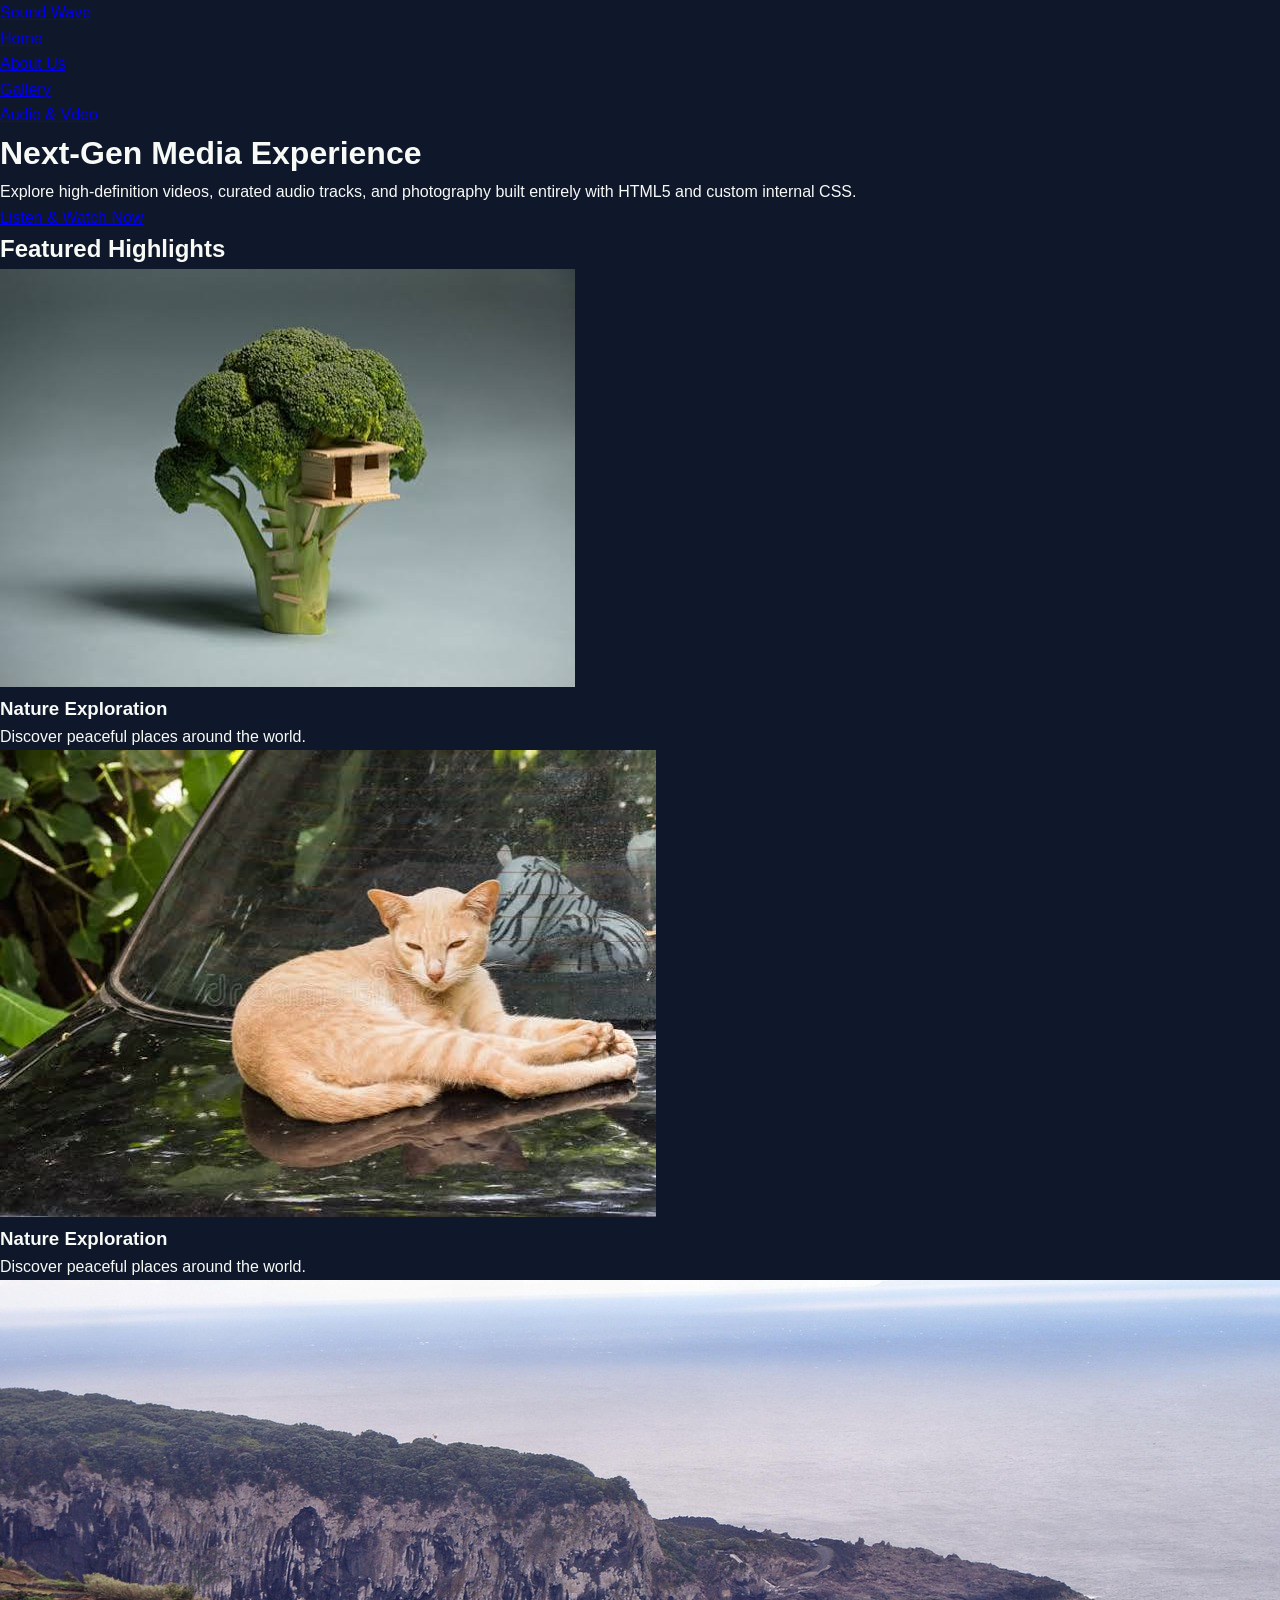
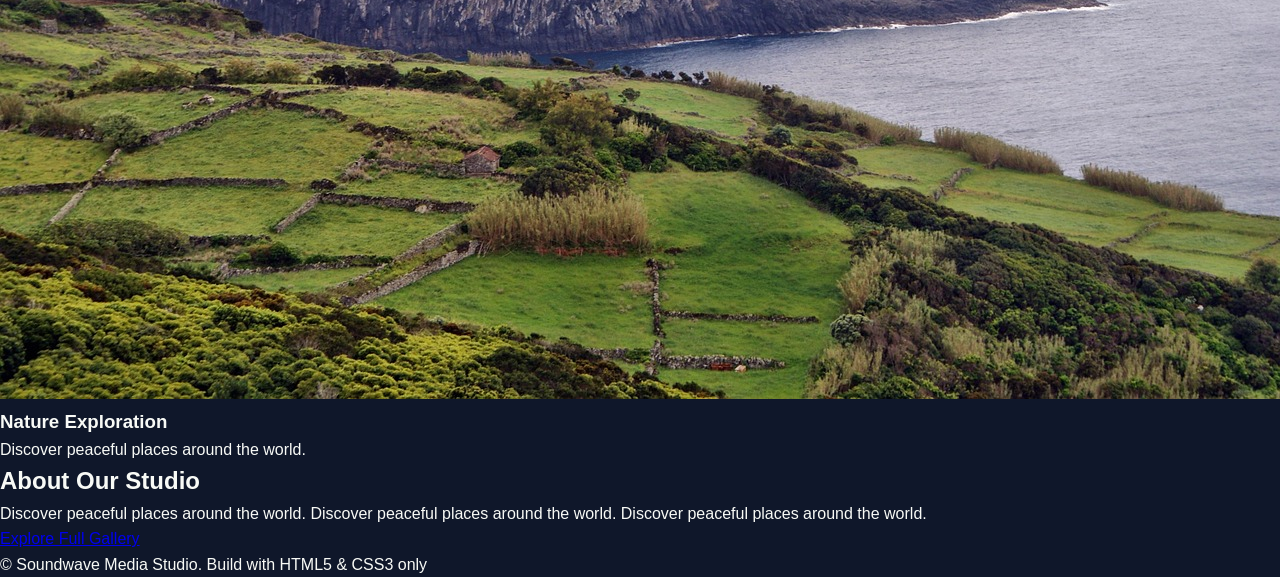
==== index.html @ 4b3c504a "first commit" ====
<!doctype html>
<html lang="en">
  <head>
    <meta charset="UTF-8" />
    <meta name="viewport" content="width=device-width, initial-scale=1.0" />
    <link rel="icon" href="/images.png" />
    <title>Soundwave | Home</title>

    <style>
      * {
        box-sizing: border-box;
        padding: 0;
        margin: 0;
      }

      /* CSS Variable */
      :root {
        --primary: #6366f1;
        --primary-hover: #4f46e5;
        --bg-dark: #0f172a;
        --gb-card: #1e293b;
        --text-light: #f8faf6;
        --text-muted: #94a3b8;
        --border: #334155;
        --header-height: 70px;
      }

      html {
        scroll-behavior: smooth;
      }

      body {
        font-family: "Segoe UI", Tahoma, Geneva, Verdana, sans-serif;
        background-color: var(--bg-dark);
        color: var(--text-light);
        line-height: 1.6;
      }
    </style>
  </head>
  <body>
    <!-- Header -->
    <header>
      <a href="/">Sound <span>Wave</span></a>
      <nav>
        <ul>
          <li><a href="/">Home</a></li>
          <li><a href="#">About Us</a></li>
          <li><a href="#">Gallery</a></li>
          <li><a href="#">Audio & Vdeo</a></li>
        </ul>
      </nav>
    </header>

    <!-- Hero Section -->
    <main>
      <div>
        <h1>Next-Gen Media Experience</h1>
        <p>
          Explore high-definition videos, curated audio tracks, and photography
          built entirely with HTML5 and custom internal CSS.
        </p>
        <a href="#">Listen & Watch Now</a>
      </div>

      <!-- Slider section -->
      <div>
        <h2>Featured Highlights</h2>

        <div></div>
        <div></div>
        <div></div>

        <div>
          <div>
            <div>
              <img src="/images (1).jpg" alt="nature image" />
              <div>
                <h3>Nature Exploration</h3>
                <p>Discover peaceful places around the world.</p>
              </div>
            </div>

            <div>
              <img src="/images.jpg" alt="nature image" />
              <div>
                <h3>Nature Exploration</h3>
                <p>Discover peaceful places around the world.</p>
              </div>
            </div>

            <div>
              <img
                src="/photos-at-random-1000224_1280.jpg"
                alt="nature image"
              />
              <div>
                <h3>Nature Exploration</h3>
                <p>Discover peaceful places around the world.</p>
              </div>
            </div>
          </div>
        </div>

        <div>
          <a href="#"></a>
          <a href="#"></a>
          <a href="#"></a>
        </div>
      </div>

      <!-- About section -->
      <div>
        <h2>About Our Studio</h2>
        <p>
          Discover peaceful places around the world. Discover peaceful places
          around the world. Discover peaceful places around the world.
        </p>
        <a href="#">Explore Full Gallery</a>
      </div>
    </main>

    <!-- footer section -->
    <footer>
      <p>&copy; Soundwave Media Studio. Build with HTML5 &amp; CSS3 only</p>
    </footer>
  </body>
</html>
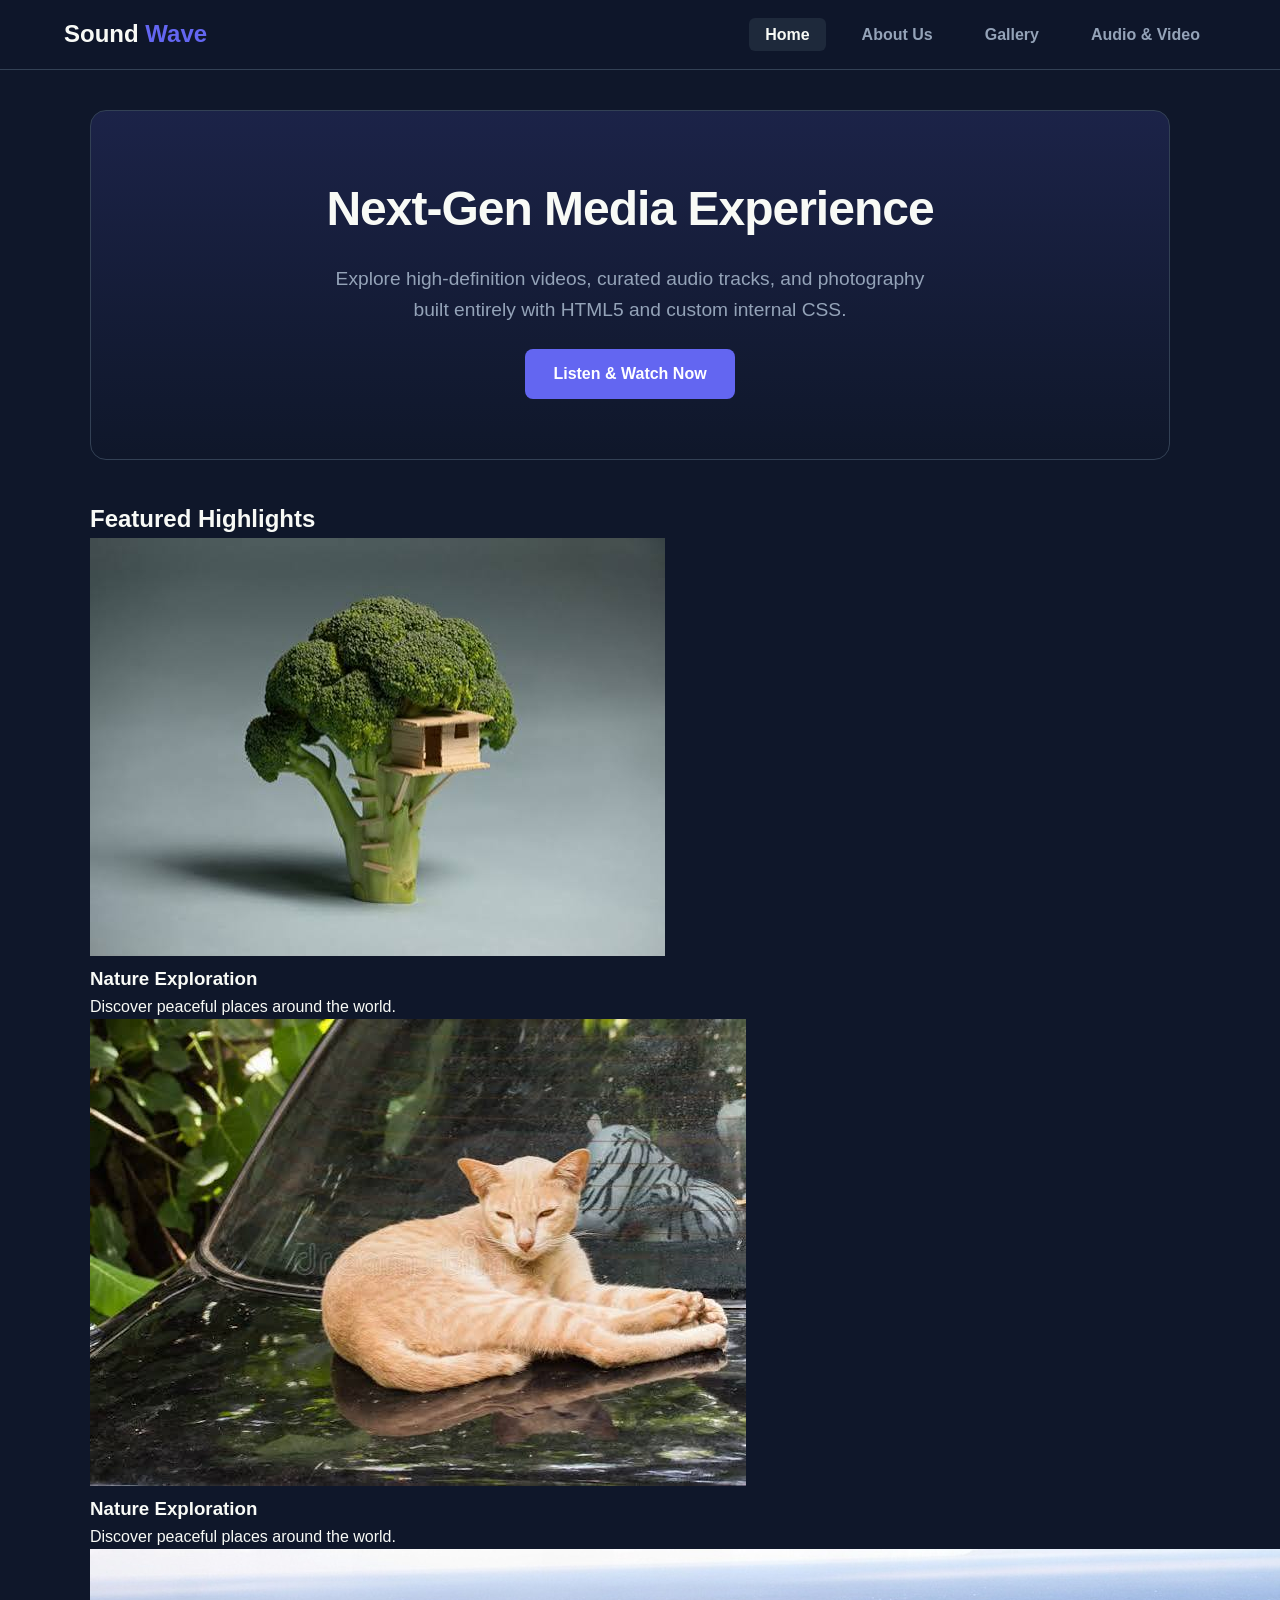
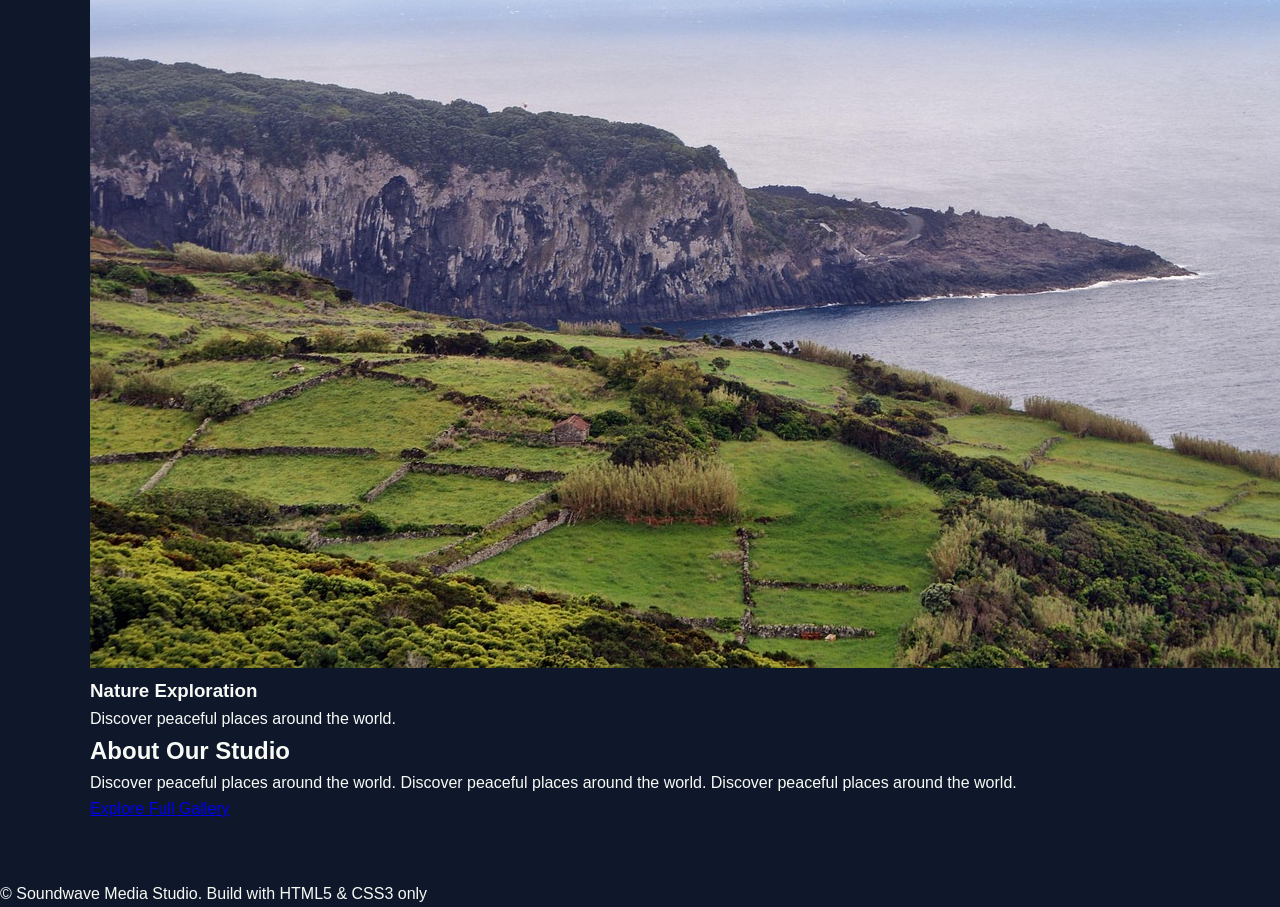
==== commit efa06b11: "Add external css file" ====
--- a/index.html
+++ b/index.html
@@ -4,62 +4,32 @@
     <meta charset="UTF-8" />
     <meta name="viewport" content="width=device-width, initial-scale=1.0" />
     <link rel="icon" href="/images.png" />
+    <link rel="stylesheet" href="style.css" />
     <title>Soundwave | Home</title>
-
-    <style>
-      * {
-        box-sizing: border-box;
-        padding: 0;
-        margin: 0;
-      }
-
-      /* CSS Variable */
-      :root {
-        --primary: #6366f1;
-        --primary-hover: #4f46e5;
-        --bg-dark: #0f172a;
-        --gb-card: #1e293b;
-        --text-light: #f8faf6;
-        --text-muted: #94a3b8;
-        --border: #334155;
-        --header-height: 70px;
-      }
-
-      html {
-        scroll-behavior: smooth;
-      }
-
-      body {
-        font-family: "Segoe UI", Tahoma, Geneva, Verdana, sans-serif;
-        background-color: var(--bg-dark);
-        color: var(--text-light);
-        line-height: 1.6;
-      }
-    </style>
   </head>
   <body>
     <!-- Header -->
     <header>
-      <a href="/">Sound <span>Wave</span></a>
+      <a href="/" class="logo">Sound <span>Wave</span></a>
       <nav>
         <ul>
-          <li><a href="/">Home</a></li>
+          <li><a href="/" class="active">Home</a></li>
           <li><a href="#">About Us</a></li>
           <li><a href="#">Gallery</a></li>
-          <li><a href="#">Audio & Vdeo</a></li>
+          <li><a href="#">Audio & Video</a></li>
         </ul>
       </nav>
     </header>
 
     <!-- Hero Section -->
     <main>
-      <div>
+      <div class="hero">
         <h1>Next-Gen Media Experience</h1>
         <p>
           Explore high-definition videos, curated audio tracks, and photography
           built entirely with HTML5 and custom internal CSS.
         </p>
-        <a href="#">Listen & Watch Now</a>
+        <a href="#" class="cta-btn">Listen & Watch Now</a>
       </div>
 
       <!-- Slider section -->
--- a/style.css
+++ b/style.css
@@ -0,0 +1,128 @@
+* {
+  box-sizing: border-box;
+  padding: 0;
+  margin: 0;
+}
+
+/* CSS Variable */
+:root {
+  --primary: #6366f1;
+  --primary-hover: #4f46e5;
+  --bg-dark: #0f172a;
+  --bg-card: #1e293b;
+  --text-light: #f8faf6;
+  --text-muted: #94a3b8;
+  --border: #334155;
+  --header-height: 70px;
+}
+
+html {
+  scroll-behavior: smooth;
+}
+
+body {
+  font-family: "Segoe UI", Tahoma, Geneva, Verdana, sans-serif;
+  background-color: var(--bg-dark);
+  color: var(--text-light);
+  line-height: 1.6;
+}
+
+header {
+  position: fixed;
+  top: 0;
+  left: 0;
+  width: 100%;
+  height: var(--header-height);
+  background-color: rgba(15, 23, 43, 0.95);
+  backdrop-filter: blur(8px);
+  border-bottom: 1px solid var(--border);
+  display: flex;
+  justify-content: space-between;
+  align-items: center;
+  padding: 0 5%;
+  z-index: 1000;
+}
+
+.logo {
+  font-size: 1.5rem;
+  font-weight: 700;
+  color: var(--text-light);
+  text-decoration: none;
+}
+
+.logo span {
+  color: var(--primary);
+}
+
+nav ul {
+  display: flex;
+  list-style: none;
+  gap: 20px;
+}
+
+nav a {
+  color: var(--text-muted);
+  text-decoration: none;
+  font-weight: 600;
+  padding: 8px 16px;
+  border-radius: 6px;
+  transition: all 0.3s ease;
+}
+
+nav a:hover,
+nav .active {
+  color: var(--text-light);
+  background-color: var(--bg-card);
+}
+
+main {
+  padding-top: calc(var(--header-height) + 40px);
+  padding-bottom: 60px;
+  min-height: calc(100vh - 120px);
+  max-width: 1100px;
+  margin: 0 auto;
+  padding-right: 20px;
+  padding-right: 20px;
+}
+
+.hero {
+  display: flex;
+  flex-direction: column;
+  align-items: center;
+  text-align: center;
+  padding: 60px 20px;
+  background: linear-gradient(
+    180deg,
+    rgba(99, 102, 241, 0.15) 0%,
+    rgba(15, 23, 42, 0) 100%
+  );
+  border-radius: 16px;
+  margin-bottom: 40px;
+  border: 1px solid var(--border);
+}
+
+.hero h1 {
+  font-size: 3rem;
+  margin-bottom: 16px;
+  letter-spacing: -1px;
+}
+
+.hero p {
+  font-size: 1.2rem;
+  color: var(--text-muted);
+  max-width: 600px;
+  margin-bottom: 24px;
+}
+.cta-btn {
+  background-color: var(--primary);
+  color: white;
+  padding: 12px 28px;
+  text-decoration: none;
+  border-radius: 8px;
+  font-weight: 600;
+  transition: background 0.2s ease;
+}
+
+.cta-btn:hover {
+  background-color: var(--primary-hover);
+}
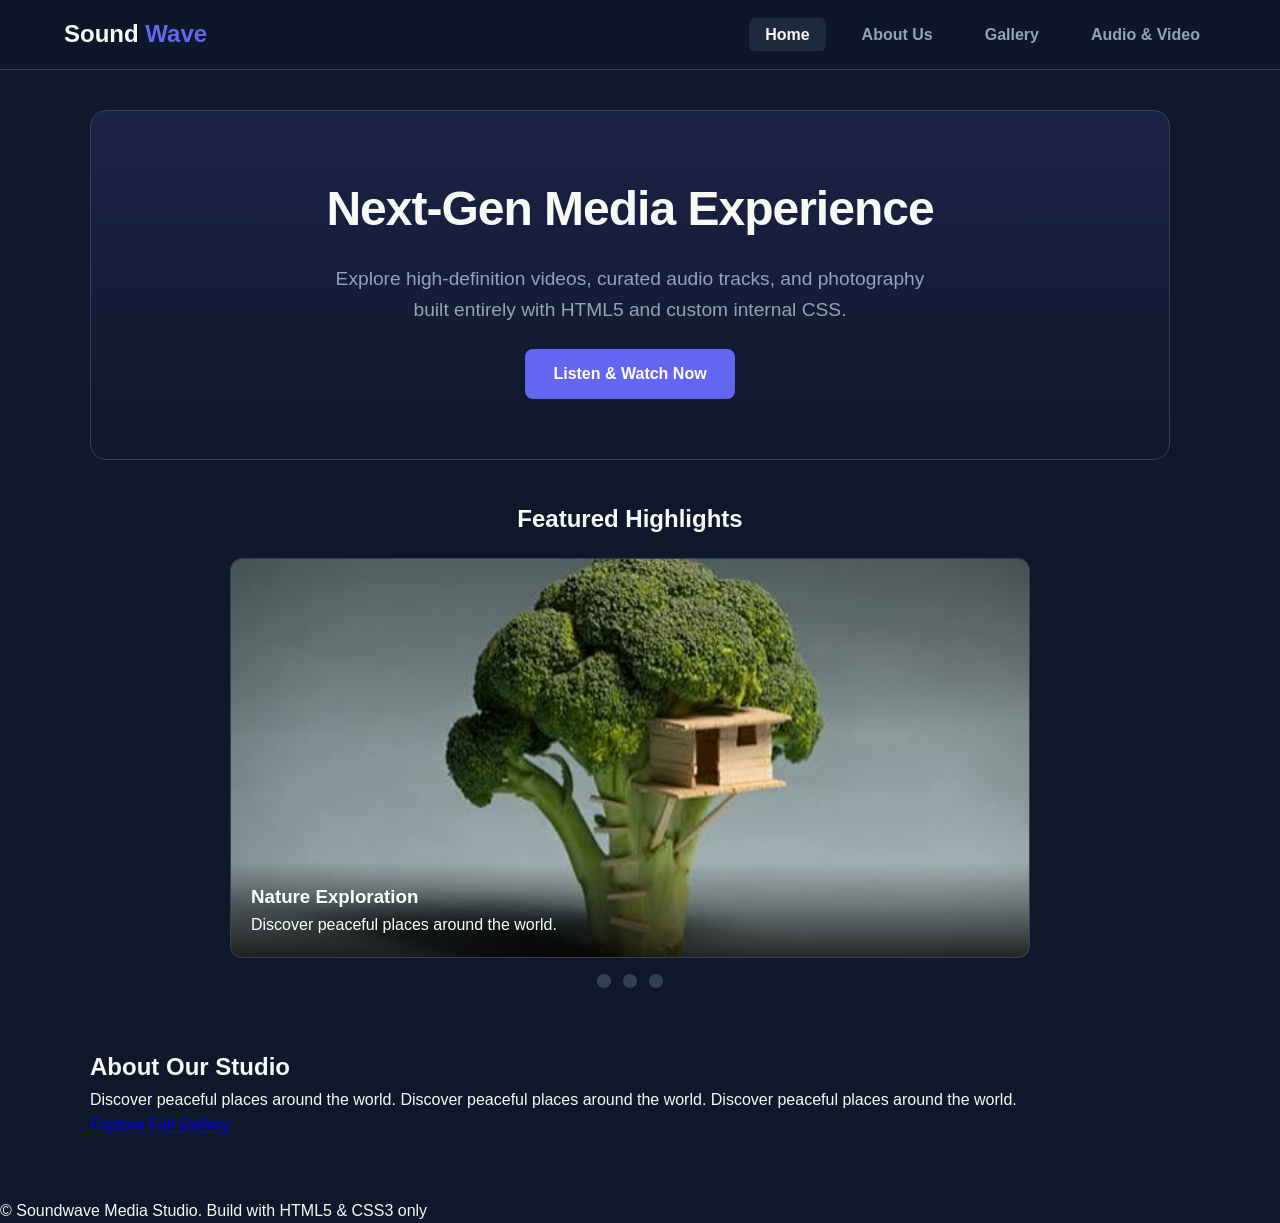
==== commit ce34a5d8: "add slider section" ====
--- a/index.html
+++ b/index.html
@@ -33,37 +33,37 @@
       </div>
 
       <!-- Slider section -->
-      <div>
+      <div class="slider-section">
         <h2>Featured Highlights</h2>
 
-        <div></div>
-        <div></div>
-        <div></div>
+        <div id="slide-1"></div>
+        <div id="slide-2"></div>
+        <div id="slide-3"></div>
 
-        <div>
-          <div>
-            <div>
+        <div class="slider-container">
+          <div class="slides">
+            <div class="slide">
               <img src="/images (1).jpg" alt="nature image" />
-              <div>
+              <div class="slide-caption">
                 <h3>Nature Exploration</h3>
                 <p>Discover peaceful places around the world.</p>
               </div>
             </div>
 
-            <div>
+            <div class="slide">
               <img src="/images.jpg" alt="nature image" />
-              <div>
+              <div class="slide-caption">
                 <h3>Nature Exploration</h3>
                 <p>Discover peaceful places around the world.</p>
               </div>
             </div>
 
-            <div>
+            <div class="slide">
               <img
                 src="/photos-at-random-1000224_1280.jpg"
                 alt="nature image"
               />
-              <div>
+              <div class="slide-caption">
                 <h3>Nature Exploration</h3>
                 <p>Discover peaceful places around the world.</p>
               </div>
@@ -71,10 +71,10 @@
           </div>
         </div>
 
-        <div>
-          <a href="#"></a>
-          <a href="#"></a>
-          <a href="#"></a>
+        <div class="slider-nav">
+          <a href="#slide-1" title="Go to slide 1"></a>
+          <a href="#slide-2" title="Go to slide 2"></a>
+          <a href="#slide-3" title="Go to slide 3"></a>
         </div>
       </div>
 
--- a/style.css
+++ b/style.css
@@ -126,3 +126,88 @@
 .cta-btn:hover {
   background-color: var(--primary-hover);
 }
+
+/* ==================================== */
+/* ========== slider section ========== */
+/* ==================================== */
+
+.slider-section {
+  margin-top: 40px;
+  margin-bottom: 60px;
+}
+
+.slider-section h2 {
+  text-align: center;
+  margin-bottom: 20px;
+}
+
+.slider-container {
+  position: relative;
+  width: 100%;
+  max-width: 800px;
+  height: 400px;
+  margin: 0 auto;
+  overflow: hidden;
+  border-radius: 12px;
+  border: 1px solid var(--border);
+}
+
+.slides {
+  display: flex;
+  width: 300%;
+  height: 100%;
+  transition: transform 0.5s cubic-bezier(0.25, 1, 0.5, 1);
+}
+
+.slide {
+  width: 33.333%;
+  height: 100%;
+  position: relative;
+}
+
+.slide img {
+  width: 100%;
+  height: 100%;
+  object-fit: cover;
+}
+
+.slide-caption {
+  position: absolute;
+  bottom: 0;
+  width: 100%;
+  padding: 20px;
+  background: linear-gradient(transparent, rgba(0, 0, 0, 0.8));
+  color: white;
+}
+
+.slider-nav {
+  display: flex;
+  justify-content: center;
+  gap: 12px;
+  margin-top: 16px;
+}
+
+.slider-nav a {
+  width: 14px;
+  height: 14px;
+  border-radius: 50%;
+  background-color: var(--border);
+  text-decoration: none;
+  transition: background-color 0.3 ease;
+}
+
+.slider-nav a:hover {
+  background-color: var(--primary);
+}
+
+#slide-1:target ~ .slider-container .slides {
+  transform: translateX(0%);
+}
+
+#slide-2:target ~ .slider-container .slides {
+  transform: translateX(-33.333%);
+}
+
+#slide-3:target ~ .slider-container .slides {
+  transform: translateX(-66.666%);
+}
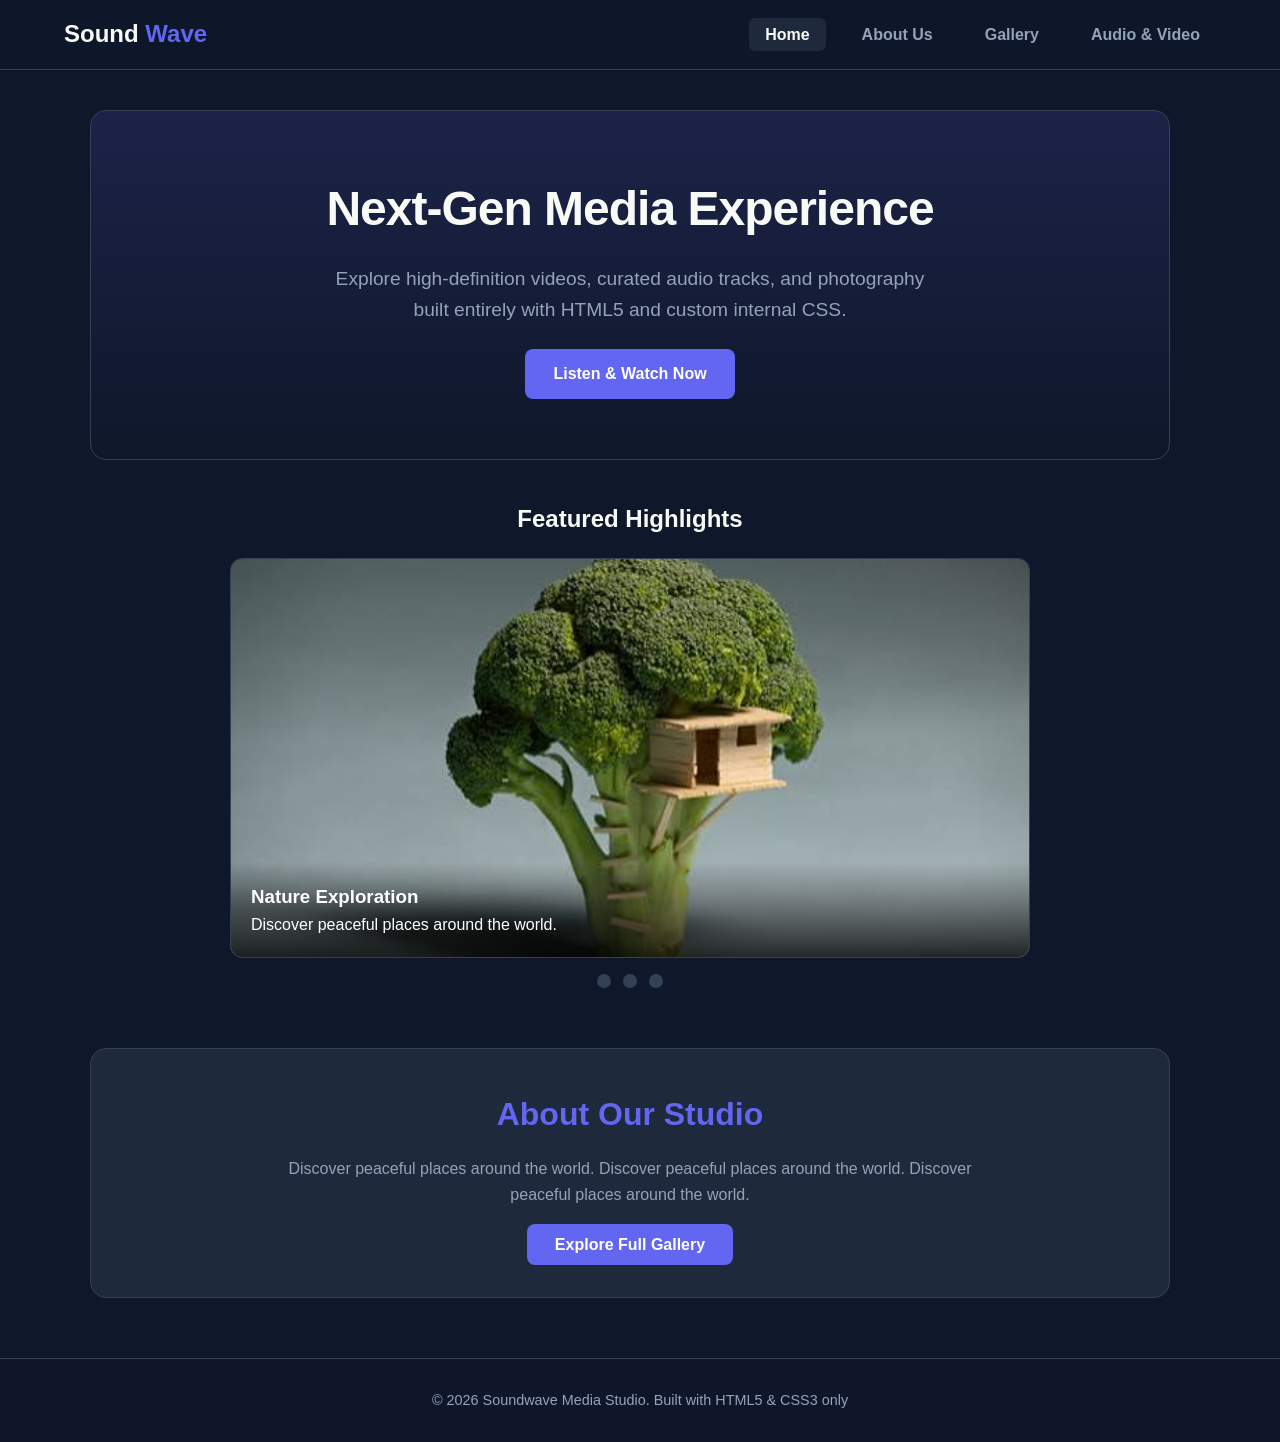
==== commit a049f12e: "Add about us and footer section" ====
--- a/index.html
+++ b/index.html
@@ -79,19 +79,21 @@
       </div>
 
       <!-- About section -->
-      <div>
+      <div id="about-us" class="about-section">
         <h2>About Our Studio</h2>
         <p>
           Discover peaceful places around the world. Discover peaceful places
           around the world. Discover peaceful places around the world.
         </p>
-        <a href="#">Explore Full Gallery</a>
+        <a href="#" class="cta-btn">Explore Full Gallery</a>
       </div>
     </main>
 
     <!-- footer section -->
     <footer>
-      <p>&copy; Soundwave Media Studio. Build with HTML5 &amp; CSS3 only</p>
+      <p>
+        &copy; 2026 Soundwave Media Studio. Built with HTML5 &amp; CSS3 only
+      </p>
     </footer>
   </body>
 </html>
--- a/style.css
+++ b/style.css
@@ -211,3 +211,42 @@
 #slide-3:target ~ .slider-container .slides {
   transform: translateX(-66.666%);
 }
+
+/* ==================================== */
+/* ========== slider section ========== */
+/* ==================================== */
+
+.about-section {
+  scroll-margin-top: calc(var(--header-height)+ 20px);
+  background-color: var(--bg-card);
+  border: 1px solid var(--border);
+  border-radius: 16px;
+  padding: 40px;
+  margin-top: 40px;
+  text-align: center;
+}
+
+.about-section h2 {
+  font-size: 2rem;
+  margin-bottom: 16px;
+  color: var(--primary);
+}
+
+.about-section p {
+  color: var(--text-muted);
+  max-width: 700px;
+  margin: 0 auto 24px auto;
+}
+
+/* ==================================== */
+/* ========== slider section ========== */
+/* ==================================== */
+
+footer {
+  background-color: rgba(15, 23, 42, 0.95);
+  border-top: 1px solid var(--border);
+  padding: 30px 5%;
+  text-align: center;
+  color: var(--text-muted);
+  font-size: 0.9rem;
+}
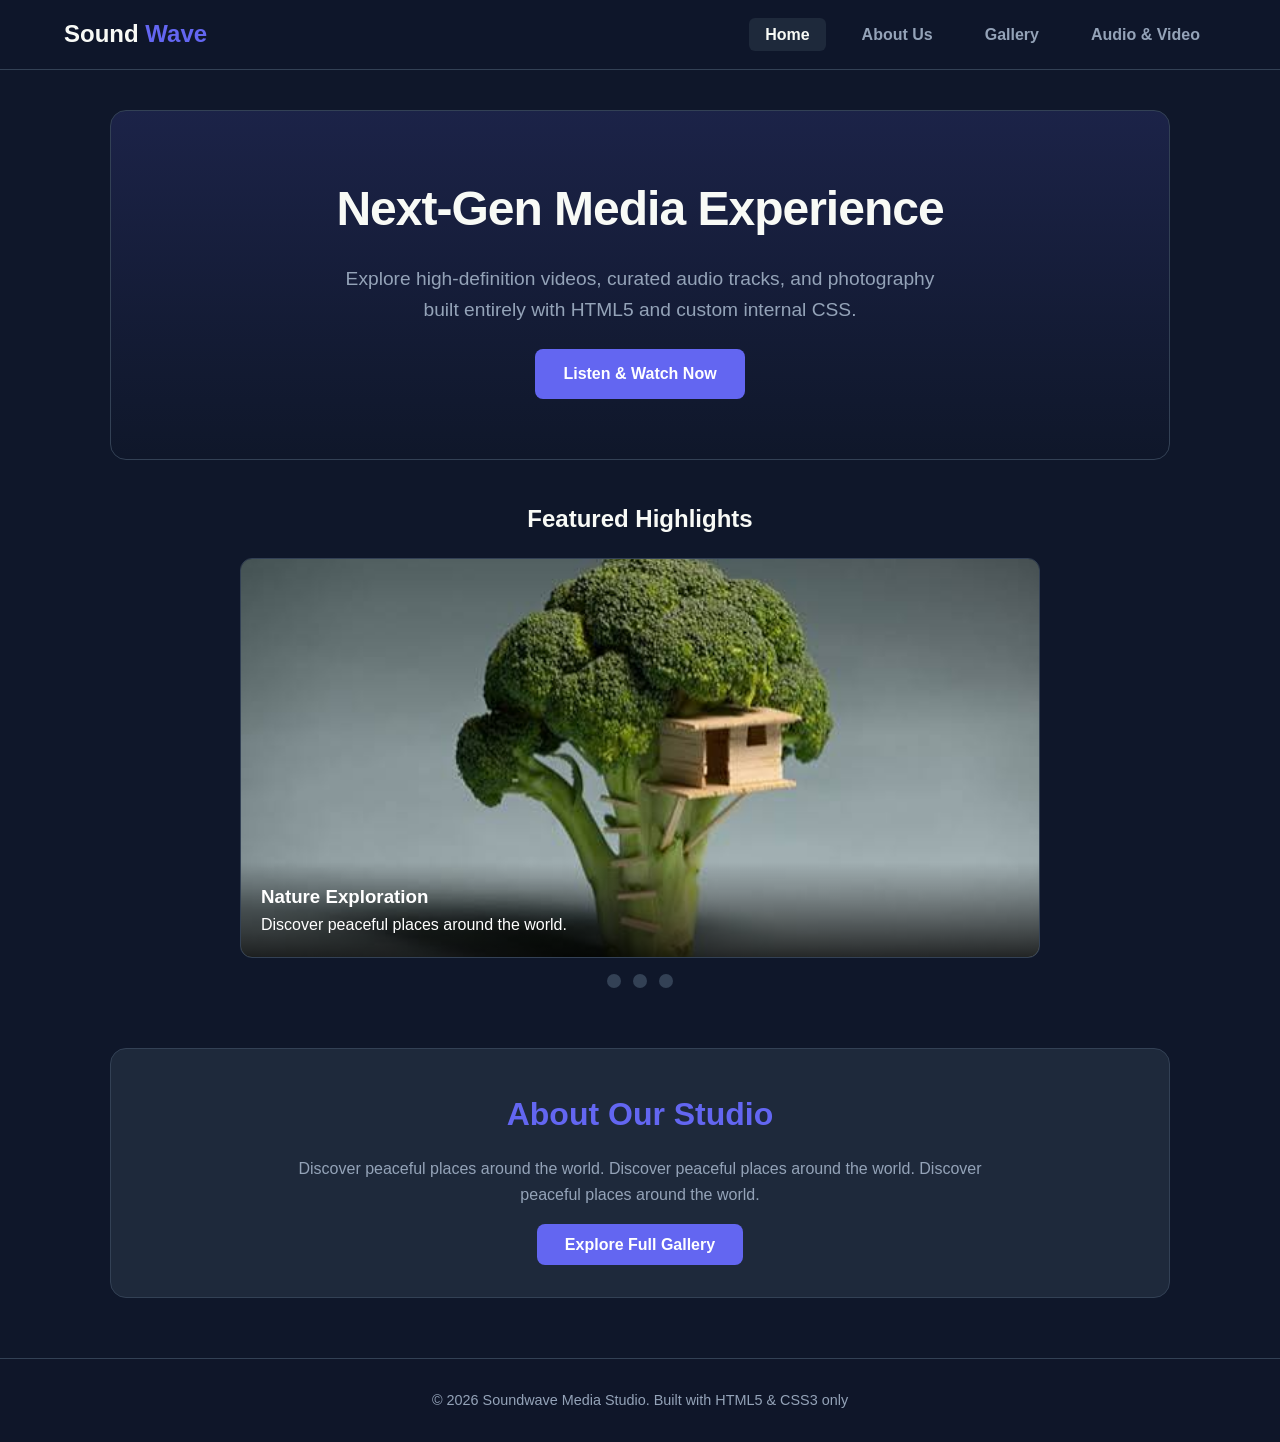
==== commit 46fd70ab: "add audio files and footer session" ====
--- a/index.html
+++ b/index.html
@@ -3,8 +3,9 @@
   <head>
     <meta charset="UTF-8" />
     <meta name="viewport" content="width=device-width, initial-scale=1.0" />
-    <link rel="icon" href="/images.png" />
-    <link rel="stylesheet" href="style.css" />
+    <link rel="icon" href=assetsimages/"/images.png" />
+    <link rel="stylesheet" href="/assets/css/style.css" />
+    <link rel="stylesheet" href="/assets/css/gallary.css">
     <title>Soundwave | Home</title>
   </head>
   <body>
@@ -14,9 +15,9 @@
       <nav>
         <ul>
           <li><a href="/" class="active">Home</a></li>
-          <li><a href="#">About Us</a></li>
-          <li><a href="#">Gallery</a></li>
-          <li><a href="#">Audio & Video</a></li>
+          <li><a href="/index.html#about-us">About Us</a></li>
+          <li><a href="/gallary.html">Gallery</a></li>
+          <li><a href="/media.html">Audio & Video</a></li>
         </ul>
       </nav>
     </header>
@@ -42,16 +43,18 @@
 
         <div class="slider-container">
           <div class="slides">
+            
             <div class="slide">
-              <img src="/images (1).jpg" alt="nature image" />
+              <img src="/assets/images/images (1).jpg" alt="nature image" />
               <div class="slide-caption">
                 <h3>Nature Exploration</h3>
                 <p>Discover peaceful places around the world.</p>
               </div>
             </div>
 
+            
             <div class="slide">
-              <img src="/images.jpg" alt="nature image" />
+              <img src="/assets/images/images (1).jpg" alt="nature image" />
               <div class="slide-caption">
                 <h3>Nature Exploration</h3>
                 <p>Discover peaceful places around the world.</p>
@@ -60,7 +63,7 @@
 
             <div class="slide">
               <img
-                src="/photos-at-random-1000224_1280.jpg"
+                src="/assets/images/photos-at-random-1000224_1280.jpg"
                 alt="nature image"
               />
               <div class="slide-caption">
--- a/assets/css/style.css
+++ b/assets/css/style.css
@@ -0,0 +1,252 @@
+* {
+  box-sizing: border-box;
+  padding: 0;
+  margin: 0;
+}
+
+/* CSS Variable */
+:root {
+  --primary: #6366f1;
+  --primary-hover: #4f46e5;
+  --bg-dark: #0f172a;
+  --bg-card: #1e293b;
+  --text-light: #f8faf6;
+  --text-muted: #94a3b8;
+  --border: #334155;
+  --header-height: 70px;
+}
+
+html {
+  scroll-behavior: smooth;
+}
+
+body {
+  font-family: "Segoe UI", Tahoma, Geneva, Verdana, sans-serif;
+  background-color: var(--bg-dark);
+  color: var(--text-light);
+  line-height: 1.6;
+}
+
+header {
+  position: fixed;
+  top: 0;
+  left: 0;
+  width: 100%;
+  height: var(--header-height);
+  background-color: rgba(15, 23, 43, 0.95);
+  backdrop-filter: blur(8px);
+  border-bottom: 1px solid var(--border);
+  display: flex;
+  justify-content: space-between;
+  align-items: center;
+  padding: 0 5%;
+  z-index: 1000;
+}
+
+.logo {
+  font-size: 1.5rem;
+  font-weight: 700;
+  color: var(--text-light);
+  text-decoration: none;
+}
+
+.logo span {
+  color: var(--primary);
+}
+
+nav ul {
+  display: flex;
+  list-style: none;
+  gap: 20px;
+}
+
+nav a {
+  color: var(--text-muted);
+  text-decoration: none;
+  font-weight: 600;
+  padding: 8px 16px;
+  border-radius: 6px;
+  transition: all 0.3s ease;
+}
+
+nav a:hover,
+nav .active {
+  color: var(--text-light);
+  background-color: var(--bg-card);
+}
+
+main {
+  padding-top: calc(var(--header-height) + 40px);
+  padding-bottom: 60px;
+  min-height: calc(100vh - 120px);
+  max-width: 1100px;
+  margin: 0 auto;
+  padding-right: 20px;
+  padding-right: 20px;
+}
+
+.hero {
+  display: flex;
+  flex-direction: column;
+  align-items: center;
+  text-align: center;
+  padding: 60px 20px;
+  background: linear-gradient(
+    180deg,
+    rgba(99, 102, 241, 0.15) 0%,
+    rgba(15, 23, 42, 0) 100%
+  );
+  border-radius: 16px;
+  margin-bottom: 40px;
+  border: 1px solid var(--border);
+}
+
+.hero h1 {
+  font-size: 3rem;
+  margin-bottom: 16px;
+  letter-spacing: -1px;
+}
+
+.hero p {
+  font-size: 1.2rem;
+  color: var(--text-muted);
+  max-width: 600px;
+  margin-bottom: 24px;
+}
+.cta-btn {
+  background-color: var(--primary);
+  color: white;
+  padding: 12px 28px;
+  text-decoration: none;
+  border-radius: 8px;
+  font-weight: 600;
+  transition: background 0.2s ease;
+}
+
+.cta-btn:hover {
+  background-color: var(--primary-hover);
+}
+
+/* ==================================== */
+/* ========== slider section ========== */
+/* ==================================== */
+
+.slider-section {
+  margin-top: 40px;
+  margin-bottom: 60px;
+}
+
+.slider-section h2 {
+  text-align: center;
+  margin-bottom: 20px;
+}
+
+.slider-container {
+  position: relative;
+  width: 100%;
+  max-width: 800px;
+  height: 400px;
+  margin: 0 auto;
+  overflow: hidden;
+  border-radius: 12px;
+  border: 1px solid var(--border);
+}
+
+.slides {
+  display: flex;
+  width: 300%;
+  height: 100%;
+  transition: transform 0.5s cubic-bezier(0.25, 1, 0.5, 1);
+}
+
+.slide {
+  width: 33.333%;
+  height: 100%;
+  position: relative;
+}
+
+.slide img {
+  width: 100%;
+  height: 100%;
+  object-fit: cover;
+}
+
+.slide-caption {
+  position: absolute;
+  bottom: 0;
+  width: 100%;
+  padding: 20px;
+  background: linear-gradient(transparent, rgba(0, 0, 0, 0.8));
+  color: white;
+}
+
+.slider-nav {
+  display: flex;
+  justify-content: center;
+  gap: 12px;
+  margin-top: 16px;
+}
+
+.slider-nav a {
+  width: 14px;
+  height: 14px;
+  border-radius: 50%;
+  background-color: var(--border);
+  text-decoration: none;
+  transition: background-color 0.3 ease;
+}
+
+.slider-nav a:hover {
+  background-color: var(--primary);
+}
+
+#slide-1:target ~ .slider-container .slides {
+  transform: translateX(0%);
+}
+
+#slide-2:target ~ .slider-container .slides {
+  transform: translateX(-33.333%);
+}
+
+#slide-3:target ~ .slider-container .slides {
+  transform: translateX(-66.666%);
+}
+
+/* ==================================== */
+/* ========== slider section ========== */
+/* ==================================== */
+
+.about-section {
+  scroll-margin-top: calc(var(--header-height)+ 20px);
+  background-color: var(--bg-card);
+  border: 1px solid var(--border);
+  border-radius: 16px;
+  padding: 40px;
+  margin-top: 40px;
+  text-align: center;
+}
+
+.about-section h2 {
+  font-size: 2rem;
+  margin-bottom: 16px;
+  color: var(--primary);
+}
+
+.about-section p {
+  color: var(--text-muted);
+  max-width: 700px;
+  margin: 0 auto 24px auto;
+}
+
+/* ==================================== */
+/* ========== slider section ========== */
+/* ==================================== */
+
+footer {
+  background-color: rgba(15, 23, 42, 0.95);
+  border-top: 1px solid var(--border);
+  padding: 30px 5%;
+  text-align: center;
+  color: var(--text-muted);
+  font-size: 0.9rem;
+}
--- a/assets/css/gallary.css
+++ b/assets/css/gallary.css
@@ -0,0 +1,199 @@
+* {
+  box-sizing: border-box;
+  padding: 0;
+  margin: 0;
+}
+
+/* CSS Variable */
+:root {
+  --primary: #6366f1;
+  --primary-hover: #4f46e5;
+  --bg-dark: #0f172a;
+  --bg-card: #1e293b;
+  --text-light: #f8faf6;
+  --text-muted: #94a3b8;
+  --border: #334155;
+  --header-height: 70px;
+}
+
+html {
+  scroll-behavior: smooth;
+}
+
+body {
+  font-family: "Segoe UI", Tahoma, Geneva, Verdana, sans-serif;
+  background-color: var(--bg-dark);
+  color: var(--text-light);
+  line-height: 1.6;
+}
+
+header {
+  position: fixed;
+  top: 0;
+  left: 0;
+  width: 100%;
+  height: var(--header-height);
+  background-color: rgba(15, 23, 43, 0.95);
+  backdrop-filter: blur(8px);
+  border-bottom: 1px solid var(--border);
+  display: flex;
+  justify-content: space-between;
+  align-items: center;
+  padding: 0 5%;
+  z-index: 1000;
+}
+
+.logo {
+  font-size: 1.5rem;
+  font-weight: 700;
+  color: var(--text-light);
+  text-decoration: none;
+}
+
+.logo span {
+  color: var(--primary);
+}
+
+nav ul {
+  display: flex;
+  list-style: none;
+  gap: 20px;
+}
+
+nav a {
+  color: var(--text-muted);
+  text-decoration: none;
+  font-weight: 600;
+  padding: 8px 16px;
+  border-radius: 6px;
+  transition: all 0.3s ease;
+}
+
+nav a:hover,
+nav .active {
+  color: var(--text-light);
+  background-color: var(--bg-card);
+}
+
+/* ==================================== */
+/* ========== grid section ========== */
+/* ==================================== */
+
+main {
+  padding-top: calc(var(--header-height) + 40px);
+  padding-bottom: 60px;
+  min-height: calc(100vh - 120px);
+  max-width: 1100px;
+  margin: 0 auto;
+  padding-left: 20px;
+  padding-right: 20px;
+}
+
+.section-header {
+  margin-bottom: 30px;
+}
+.section-header h2 {
+  font-size: 2.2rem;
+  margin-bottom: 8px;
+}
+
+.section-header p {
+  color: var(--text-muted);
+}
+
+.bento-grid {
+  display: grid;
+  grid-template-columns: repeat(12, 1fr);
+  grid-auto-rows: 220px;
+  gap: 20px;
+}
+
+.grid-card {
+  position: relative;
+  background-color: var(--bg-card);
+  border: 1px solid var(--border);
+  border-radius: 12px;
+  overflow: hidden;
+  transition:
+    transform 0.3s ease,
+    border-color 0.3s ease;
+}
+
+.grid-card:hover {
+  transform: translate(-4px);
+  border-color: var(--primary);
+}
+
+.grid-card img {
+  width: 100%;
+  height: 100%;
+  object-fit: cover;
+  display: block;
+}
+
+.overlay {
+  position: absolute;
+  inset: 0;
+  background: linear-gradient(
+    180deg,
+    transparent 40%,
+    rgba(15, 23, 42, 0.9) 100%
+  );
+  display: flex;
+  flex-direction: column;
+  justify-content: flex-end;
+  padding: 20px;
+  opacity: 0.3;
+}
+
+.overlay h3 {
+  front-size: 1.1rem;
+  color: var(--text-light);
+  margin-bottom: 4px;
+}
+
+.overlay p {
+  font-size: 0.85rem;
+  color: var(--text-muted);
+}
+
+.col-span-12 {
+  grid-column: span 12;
+}
+
+.col-span-8 {
+  grid-column: span 8;
+}
+
+.col-span-6 {
+  grid-column: span 6;
+}
+
+.row-span-2 {
+  grid-row: span 2;
+}
+
+.col-span-4 {
+  grid-column: span 4;
+}
+
+.row-span-2 {
+  grid-row: span 2;
+}
+
+.row-span-1 {
+  grid-row: span 1;
+}
+
+/* ==================================== */
+/* ========== slider section ========== */
+/* ==================================== */
+
+footer {
+  background-color: rgba(15, 23, 42, 0.95);
+  border-top: 1px solid var(--border);
+  padding: 30px 5%;
+  text-align: center;
+  color: var(--text-muted);
+  font-size: 0.9rem;
+}
